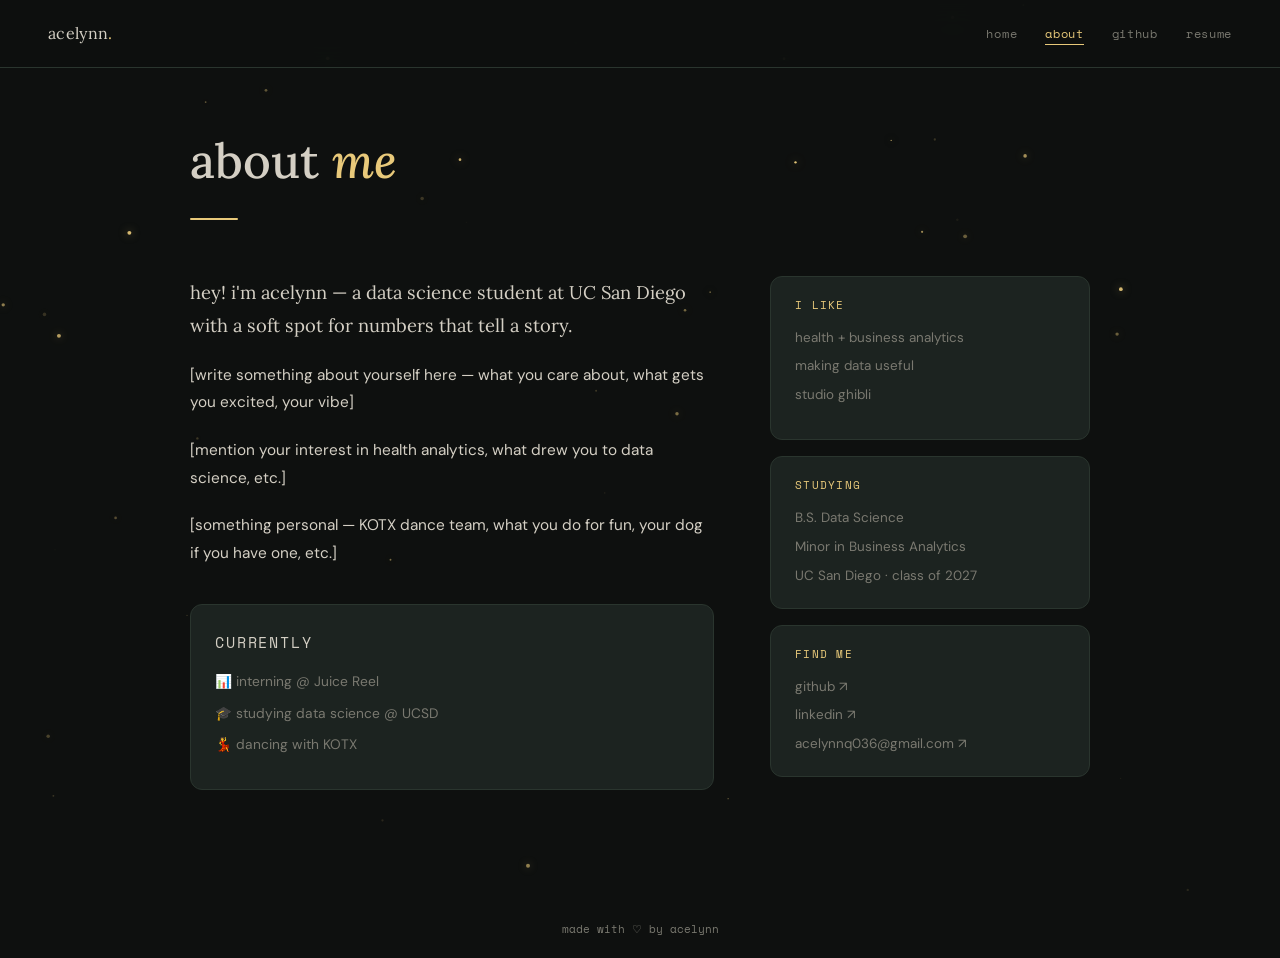
==== about.html @ a547c394 "initial site" ====
<!DOCTYPE html>
<html lang="en">
<head>
  <meta charset="UTF-8" />
  <meta name="viewport" content="width=device-width, initial-scale=1.0" />
  <title>about · acelynn</title>
  <link rel="preconnect" href="https://fonts.googleapis.com" />
  <link rel="preconnect" href="https://fonts.gstatic.com" crossorigin />
  <link href="https://fonts.googleapis.com/css2?family=Lora:ital,wght@0,400;0,500;1,400&family=DM+Sans:wght@300;400;500&family=Space+Mono:ital@0;1&display=swap" rel="stylesheet" />
  <link rel="stylesheet" href="style.css" />
</head>
<body>

  <canvas id="fireflies"></canvas>

  <nav>
    <span class="nav-name">acelynn<span class="dot">.</span></span>
    <ul class="nav-links">
      <li><a href="index.html">home</a></li>
      <li><a href="about.html" class="active">about</a></li>
      <li><a href="https://github.com/aceyq" target="_blank">github</a></li>
      <li><a href="Acelynn_Qiao_Resume.pdf" target="_blank">resume</a></li>
    </ul>
  </nav>

  <main class="about-main">
    <div class="about-inner">

      <div class="about-header">
        <h1>about <em>me</em></h1>
        <div class="about-line"></div>
      </div>

      <div class="about-grid">
        <div class="about-text">

          <!-- ✏️ WRITE YOUR OWN CONTENT IN THE <p> TAGS BELOW -->

          <p class="about-intro">
            hey! i'm acelynn — a data science student at UC San Diego with a soft spot for numbers that tell a story.
          </p>

          <p>
            <!-- Add your own words here. What drives you? What are you curious about? -->
            [write something about yourself here — what you care about, what gets you excited, your vibe]
          </p>

          <p>
            <!-- Health interest, business analytics, etc. -->
            [mention your interest in health analytics, what drew you to data science, etc.]
          </p>

          <p>
            <!-- Fun personal stuff -->
            [something personal — KOTX dance team, what you do for fun, your dog if you have one, etc.]
          </p>

          <div class="about-currently">
            <p class="currently-label">currently</p>
            <ul class="currently-list">
              <li>📊 interning @ Juice Reel</li>
              <li>🎓 studying data science @ UCSD</li>
              <li>💃 dancing with KOTX</li>
              <li><!-- add something fun --></li>
            </ul>
          </div>

        </div>

        <div class="about-sidebar">
          <div class="sidebar-card">
            <p class="card-label">i like</p>
            <ul class="likes-list">
              <li>health + business analytics</li>
              <li>making data useful</li>
              <li>studio ghibli</li>
              <li><!-- add more --></li>
              <li><!-- add more --></li>
            </ul>
          </div>

          <div class="sidebar-card">
            <p class="card-label">studying</p>
            <ul class="likes-list">
              <li>B.S. Data Science</li>
              <li>Minor in Business Analytics</li>
              <li>UC San Diego · class of 2027</li>
            </ul>
          </div>

          <div class="sidebar-card">
            <p class="card-label">find me</p>
            <ul class="likes-list">
              <li><a href="https://github.com/aceyq" target="_blank">github ↗</a></li>
              <li><a href="https://www.linkedin.com/in/acelynn-qiao" target="_blank">linkedin ↗</a></li>
              <li><a href="mailto:acelynnq036@gmail.com">acelynnq036@gmail.com ↗</a></li>
            </ul>
          </div>
        </div>
      </div>

    </div>
  </main>

  <div class="dog-track">
    <div class="dog-wrap" id="dogWrap">
      <canvas id="dogCanvas" width="48" height="32"></canvas>
    </div>
  </div>

  <footer>
    <span>made with ♡ by acelynn</span>
  </footer>

  <script src="script.js"></script>
</body>
</html>
---- style.css ----
/* =============================================
   ACELYNN QIAO · COZY DARK PORTFOLIO
   Palette inspired by Ghibli night scenes:
   deep forest ink, firefly gold, moss glow,
   soft sakura blush
============================================= */

:root {
  --bg:         #0e100f;   /* deep forest ink */
  --bg2:        #151a16;   /* slightly lifted surface */
  --bg3:        #1c2320;   /* card surface */
  --border:     #2a352e;   /* subtle border */
  --text:       #d4cfc4;   /* warm parchment */
  --text-dim:   #7a7970;   /* muted */
  --gold:       #e8c97a;   /* firefly gold — main accent */
  --gold-dim:   #a8894a;   /* dimmer gold */
  --moss:       #6b9e78;   /* soft moss green */
  --blush:      #c9897a;   /* sakura blush */
  --glow:       rgba(232, 201, 122, 0.12);

  --font-display: 'Lora', Georgia, serif;
  --font-body:    'DM Sans', system-ui, sans-serif;
  --font-mono:    'Space Mono', monospace;
}

*, *::before, *::after { box-sizing: border-box; margin: 0; padding: 0; }

html { scroll-behavior: smooth; }

body {
  background: var(--bg);
  color: var(--text);
  font-family: var(--font-body);
  font-size: 15px;
  line-height: 1.7;
  min-height: 100vh;
  overflow-x: hidden;
}

/* Firefly canvas sits behind everything */
#fireflies {
  position: fixed;
  inset: 0;
  pointer-events: none;
  z-index: 0;
}

/* ---- NAV ---- */
nav {
  position: fixed;
  top: 0; left: 0; right: 0;
  z-index: 100;
  display: flex;
  align-items: center;
  justify-content: space-between;
  padding: 20px 48px;
  background: rgba(14,16,15,0.82);
  backdrop-filter: blur(14px);
  border-bottom: 1px solid var(--border);
}

.nav-name {
  font-family: var(--font-display);
  font-size: 1rem;
  color: var(--text);
  letter-spacing: 0.02em;
}
.nav-name .dot { color: var(--gold); }

.nav-links {
  display: flex;
  gap: 28px;
  list-style: none;
}
.nav-links a {
  font-family: var(--font-mono);
  font-size: 0.72rem;
  letter-spacing: 0.06em;
  color: var(--text-dim);
  text-decoration: none;
  transition: color 0.2s;
  position: relative;
}
.nav-links a::after {
  content: '';
  position: absolute;
  bottom: -3px; left: 0; right: 0;
  height: 1px;
  background: var(--gold);
  transform: scaleX(0);
  transform-origin: left;
  transition: transform 0.25s ease;
}
.nav-links a:hover,
.nav-links a.active {
  color: var(--gold);
}
.nav-links a:hover::after,
.nav-links a.active::after {
  transform: scaleX(1);
}

/* ---- HERO ---- */
.hero {
  min-height: 100vh;
  display: flex;
  align-items: center;
  justify-content: center;
  padding: 100px 48px 80px;
  position: relative;
  z-index: 1;
}

.hero-inner {
  max-width: 640px;
  text-align: center;
}

.greeting {
  font-family: var(--font-mono);
  font-size: 0.8rem;
  color: var(--moss);
  letter-spacing: 0.12em;
  text-transform: lowercase;
  margin-bottom: 12px;
}

h1.name {
  font-family: var(--font-display);
  font-size: clamp(2.8rem, 6vw, 4.2rem);
  color: var(--text);
  line-height: 1.08;
  margin-bottom: 20px;
  font-weight: 500;
}

.rotating-wrap {
  font-family: var(--font-mono);
  font-size: 0.88rem;
  color: var(--text-dim);
  margin-bottom: 24px;
  height: 24px;
  display: flex;
  align-items: center;
  justify-content: center;
  gap: 4px;
}
.rotating-text {
  color: var(--gold);
  min-width: 180px;
  text-align: left;
}
.cursor {
  color: var(--gold);
  animation: blink 1s step-end infinite;
}
@keyframes blink {
  0%, 100% { opacity: 1; }
  50% { opacity: 0; }
}

.tagline {
  font-size: 0.88rem;
  color: var(--text-dim);
  margin-bottom: 40px;
  font-style: italic;
  font-family: var(--font-display);
}

/* ---- PILLS / LINKS ---- */
.hero-links {
  display: flex;
  flex-wrap: wrap;
  gap: 10px;
  justify-content: center;
}

.pill {
  display: inline-flex;
  align-items: center;
  gap: 7px;
  padding: 9px 18px;
  border: 1px solid var(--border);
  border-radius: 999px;
  font-family: var(--font-mono);
  font-size: 0.72rem;
  letter-spacing: 0.05em;
  color: var(--text-dim);
  text-decoration: none;
  background: var(--bg2);
  transition: border-color 0.2s, color 0.2s, background 0.2s, box-shadow 0.2s;
}
.pill svg { flex-shrink: 0; }
.pill:hover {
  border-color: var(--gold);
  color: var(--gold);
  background: var(--glow);
  box-shadow: 0 0 16px rgba(232,201,122,0.08);
}

/* ---- DOG TRACK ---- */
.dog-track {
  position: fixed;
  bottom: 36px;
  left: 0; right: 0;
  height: 40px;
  pointer-events: none;
  z-index: 10;
  overflow: hidden;
}
.dog-wrap {
  position: absolute;
  bottom: 0;
  left: -60px;
}
#dogCanvas {
  image-rendering: pixelated;
  width: 64px;
  height: 42px;
}

/* ---- FOOTER ---- */
footer {
  text-align: center;
  padding: 20px;
  font-family: var(--font-mono);
  font-size: 0.68rem;
  color: var(--text-dim);
  position: relative;
  z-index: 1;
}

/* ---- ABOUT PAGE ---- */
.about-main {
  min-height: 100vh;
  padding: 120px 48px 80px;
  position: relative;
  z-index: 1;
}

.about-inner {
  max-width: 900px;
  margin: 0 auto;
}

.about-header {
  margin-bottom: 56px;
}
.about-header h1 {
  font-family: var(--font-display);
  font-size: clamp(2rem, 4vw, 3rem);
  font-weight: 500;
  color: var(--text);
  margin-bottom: 16px;
}
.about-header h1 em {
  font-style: italic;
  color: var(--gold);
}
.about-line {
  width: 48px;
  height: 2px;
  background: var(--gold);
  border-radius: 2px;
}

.about-grid {
  display: grid;
  grid-template-columns: 1fr 320px;
  gap: 56px;
  align-items: start;
}

.about-text p {
  color: var(--text);
  margin-bottom: 20px;
  font-size: 0.96rem;
  line-height: 1.8;
}
.about-intro {
  font-family: var(--font-display);
  font-size: 1.15rem !important;
  color: var(--text) !important;
}

.about-currently {
  margin-top: 36px;
  padding: 24px;
  background: var(--bg3);
  border: 1px solid var(--border);
  border-radius: 12px;
}
.currently-label {
  font-family: var(--font-mono);
  font-size: 0.68rem;
  letter-spacing: 0.12em;
  text-transform: uppercase;
  color: var(--gold);
  margin-bottom: 14px !important;
}
.currently-list {
  list-style: none;
  display: flex;
  flex-direction: column;
  gap: 8px;
}
.currently-list li {
  font-size: 0.86rem;
  color: var(--text-dim);
}

/* Sidebar */
.about-sidebar {
  display: flex;
  flex-direction: column;
  gap: 16px;
}
.sidebar-card {
  background: var(--bg3);
  border: 1px solid var(--border);
  border-radius: 12px;
  padding: 20px 24px;
  transition: border-color 0.2s;
}
.sidebar-card:hover { border-color: var(--gold-dim); }

.card-label {
  font-family: var(--font-mono);
  font-size: 0.66rem;
  letter-spacing: 0.12em;
  text-transform: uppercase;
  color: var(--gold);
  margin-bottom: 12px;
}
.likes-list {
  list-style: none;
  display: flex;
  flex-direction: column;
  gap: 6px;
}
.likes-list li {
  font-size: 0.84rem;
  color: var(--text-dim);
}
.likes-list a {
  color: var(--text-dim);
  text-decoration: none;
  transition: color 0.2s;
}
.likes-list a:hover { color: var(--gold); }

/* ---- RESPONSIVE ---- */
@media (max-width: 700px) {
  nav { padding: 16px 24px; }
  .nav-links { gap: 18px; }
  .hero { padding: 90px 24px 60px; }
  .about-main { padding: 100px 24px 60px; }
  .about-grid { grid-template-columns: 1fr; gap: 36px; }
}
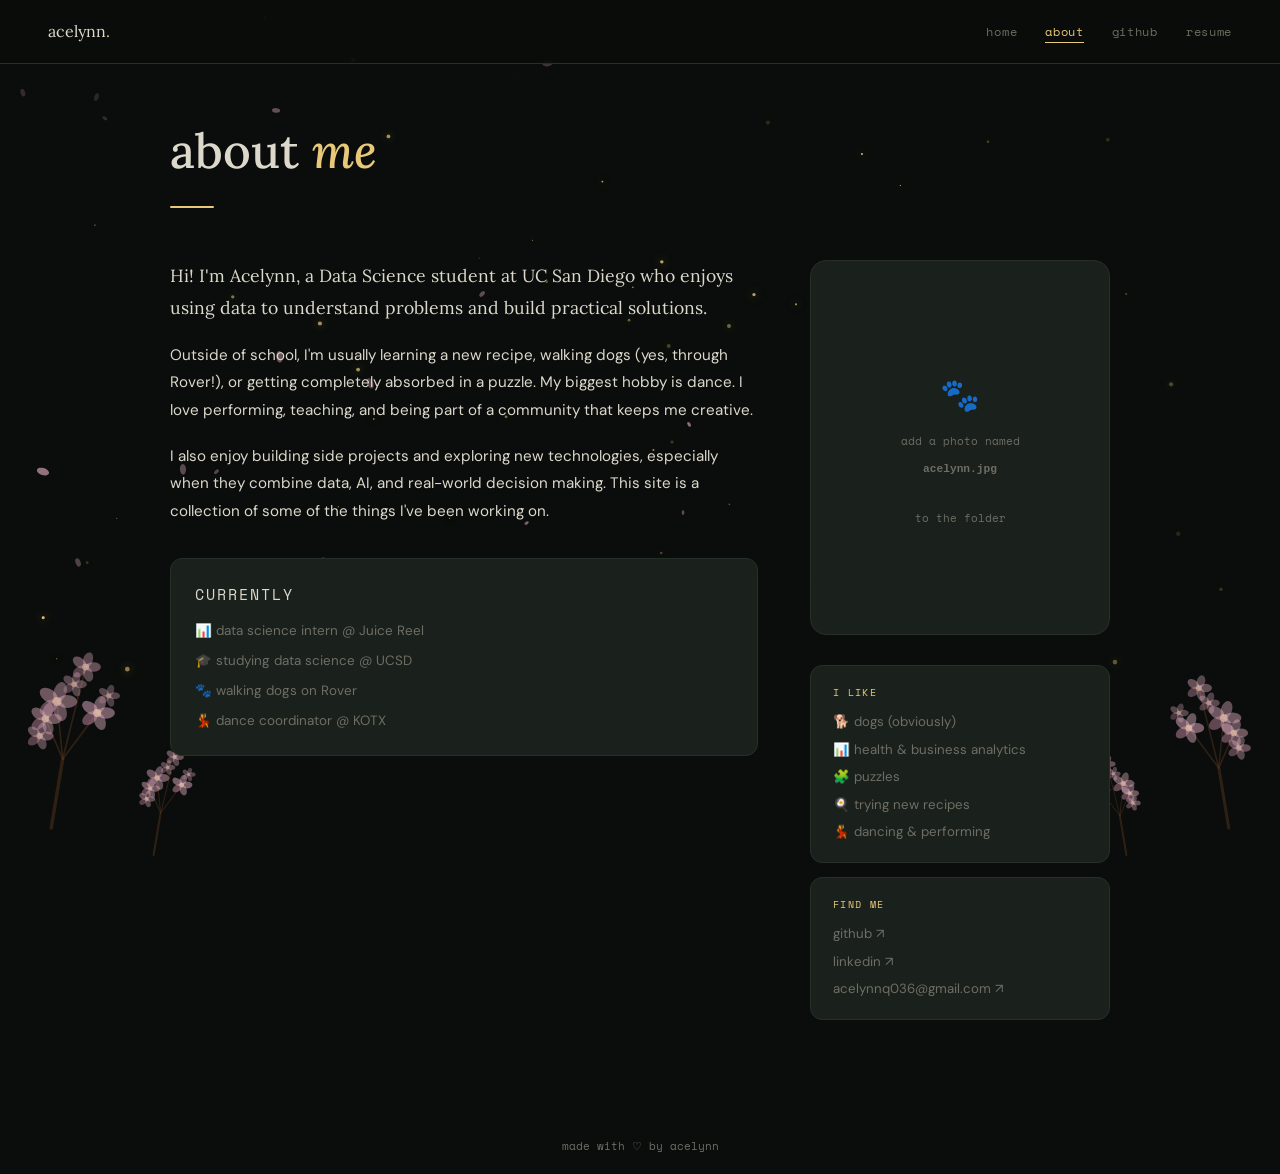
==== commit ff525429: "blossom trees, better dog, about page" ====
--- a/about.html
+++ b/about.html
@@ -32,59 +32,51 @@
       </div>
 
       <div class="about-grid">
+
+        <!-- LEFT: text -->
         <div class="about-text">
-
-          <!-- ✏️ WRITE YOUR OWN CONTENT IN THE <p> TAGS BELOW -->
-
           <p class="about-intro">
-            hey! i'm acelynn — a data science student at UC San Diego with a soft spot for numbers that tell a story.
+            Hi! I'm Acelynn, a Data Science student at UC San Diego who enjoys using data to understand problems and build practical solutions.
           </p>
-
           <p>
-            <!-- Add your own words here. What drives you? What are you curious about? -->
-            [write something about yourself here — what you care about, what gets you excited, your vibe]
+            Outside of school, I'm usually learning a new recipe, walking dogs (yes, through Rover!), or getting completely absorbed in a puzzle. My biggest hobby is dance. I love performing, teaching, and being part of a community that keeps me creative.
           </p>
-
           <p>
-            <!-- Health interest, business analytics, etc. -->
-            [mention your interest in health analytics, what drew you to data science, etc.]
-          </p>
-
-          <p>
-            <!-- Fun personal stuff -->
-            [something personal — KOTX dance team, what you do for fun, your dog if you have one, etc.]
+            I also enjoy building side projects and exploring new technologies, especially when they combine data, AI, and real-world decision making. This site is a collection of some of the things I've been working on.
           </p>
 
           <div class="about-currently">
             <p class="currently-label">currently</p>
             <ul class="currently-list">
-              <li>📊 interning @ Juice Reel</li>
+              <li>📊 data science intern @ Juice Reel</li>
               <li>🎓 studying data science @ UCSD</li>
-              <li>💃 dancing with KOTX</li>
-              <li><!-- add something fun --></li>
+              <li>🐾 walking dogs on Rover</li>
+              <li>💃 dance coordinator @ KOTX</li>
             </ul>
           </div>
-
         </div>
 
+        <!-- RIGHT: photo + cards -->
         <div class="about-sidebar">
+
+          <!-- Photo — name your file acelynn.jpg and drop it in the folder -->
+          <div class="about-photo-wrap">
+            <img src="acelynn.jpg" alt="Acelynn Qiao"
+                 onerror="this.style.display='none'; this.nextElementSibling.style.display='flex';" />
+            <div class="photo-placeholder" style="display:none;">
+              <span>🐾</span>
+              add a photo named<br><strong>acelynn.jpg</strong><br>to the folder
+            </div>
+          </div>
+
           <div class="sidebar-card">
             <p class="card-label">i like</p>
             <ul class="likes-list">
-              <li>health + business analytics</li>
-              <li>making data useful</li>
-              <li>studio ghibli</li>
-              <li><!-- add more --></li>
-              <li><!-- add more --></li>
-            </ul>
-          </div>
-
-          <div class="sidebar-card">
-            <p class="card-label">studying</p>
-            <ul class="likes-list">
-              <li>B.S. Data Science</li>
-              <li>Minor in Business Analytics</li>
-              <li>UC San Diego · class of 2027</li>
+              <li>🐕 dogs (obviously)</li>
+              <li>📊 health & business analytics</li>
+              <li>🧩 puzzles</li>
+              <li>🍳 trying new recipes</li>
+              <li>💃 dancing & performing</li>
             </ul>
           </div>
 
@@ -96,6 +88,7 @@
               <li><a href="mailto:acelynnq036@gmail.com">acelynnq036@gmail.com ↗</a></li>
             </ul>
           </div>
+
         </div>
       </div>
 
@@ -104,7 +97,7 @@
 
   <div class="dog-track">
     <div class="dog-wrap" id="dogWrap">
-      <canvas id="dogCanvas" width="48" height="32"></canvas>
+      <canvas id="dogCanvas"></canvas>
     </div>
   </div>
 
--- a/style.css
+++ b/style.css
@@ -1,22 +1,19 @@
 /* =============================================
-   ACELYNN QIAO · COZY DARK PORTFOLIO
-   Palette inspired by Ghibli night scenes:
-   deep forest ink, firefly gold, moss glow,
-   soft sakura blush
+   ACELYNN QIAO · style.css
 ============================================= */
 
 :root {
-  --bg:         #0e100f;   /* deep forest ink */
-  --bg2:        #151a16;   /* slightly lifted surface */
-  --bg3:        #1c2320;   /* card surface */
-  --border:     #2a352e;   /* subtle border */
-  --text:       #d4cfc4;   /* warm parchment */
-  --text-dim:   #7a7970;   /* muted */
-  --gold:       #e8c97a;   /* firefly gold — main accent */
-  --gold-dim:   #a8894a;   /* dimmer gold */
-  --moss:       #6b9e78;   /* soft moss green */
-  --blush:      #c9897a;   /* sakura blush */
-  --glow:       rgba(232, 201, 122, 0.12);
+  --bg:       #0a0d0b;
+  --bg2:      #131814;
+  --bg3:      #1a201b;
+  --border:   #263029;
+  --text:     #ddd8cc;
+  --text-dim: #6e6e64;
+  --gold:     #e8c97a;
+  --gold-dim: #a8894a;
+  --moss:     #6b9e78;
+  --blush:    #c9897a;
+  --glow:     rgba(232,201,122,0.10);
 
   --font-display: 'Lora', Georgia, serif;
   --font-body:    'DM Sans', system-ui, sans-serif;
@@ -24,7 +21,6 @@
 }
 
 *, *::before, *::after { box-sizing: border-box; margin: 0; padding: 0; }
-
 html { scroll-behavior: smooth; }
 
 body {
@@ -37,7 +33,6 @@
   overflow-x: hidden;
 }
 
-/* Firefly canvas sits behind everything */
 #fireflies {
   position: fixed;
   inset: 0;
@@ -53,25 +48,18 @@
   display: flex;
   align-items: center;
   justify-content: space-between;
-  padding: 20px 48px;
-  background: rgba(14,16,15,0.82);
-  backdrop-filter: blur(14px);
+  padding: 18px 48px;
+  background: rgba(10,13,11,0.80);
+  backdrop-filter: blur(16px);
   border-bottom: 1px solid var(--border);
 }
-
 .nav-name {
   font-family: var(--font-display);
   font-size: 1rem;
   color: var(--text);
-  letter-spacing: 0.02em;
 }
 .nav-name .dot { color: var(--gold); }
-
-.nav-links {
-  display: flex;
-  gap: 28px;
-  list-style: none;
-}
+.nav-links { display: flex; gap: 28px; list-style: none; }
 .nav-links a {
   font-family: var(--font-mono);
   font-size: 0.72rem;
@@ -91,14 +79,8 @@
   transform-origin: left;
   transition: transform 0.25s ease;
 }
-.nav-links a:hover,
-.nav-links a.active {
-  color: var(--gold);
-}
-.nav-links a:hover::after,
-.nav-links a.active::after {
-  transform: scaleX(1);
-}
+.nav-links a:hover, .nav-links a.active { color: var(--gold); }
+.nav-links a:hover::after, .nav-links a.active::after { transform: scaleX(1); }
 
 /* ---- HERO ---- */
 .hero {
@@ -106,125 +88,102 @@
   display: flex;
   align-items: center;
   justify-content: center;
-  padding: 100px 48px 80px;
+  padding: 80px 48px 120px;
   position: relative;
   z-index: 1;
 }
-
 .hero-inner {
   max-width: 640px;
   text-align: center;
 }
-
 .greeting {
   font-family: var(--font-mono);
-  font-size: 0.8rem;
+  font-size: 0.78rem;
   color: var(--moss);
-  letter-spacing: 0.12em;
-  text-transform: lowercase;
-  margin-bottom: 12px;
-}
-
+  letter-spacing: 0.14em;
+  margin-bottom: 14px;
+}
 h1.name {
   font-family: var(--font-display);
-  font-size: clamp(2.8rem, 6vw, 4.2rem);
-  color: var(--text);
-  line-height: 1.08;
+  font-size: clamp(2.8rem, 6vw, 4.4rem);
+  color: var(--text);
+  line-height: 1.06;
+  margin-bottom: 28px;
+  font-weight: 500;
+}
+
+/* rotating row — fixed height so nothing jumps */
+.rotating-wrap {
+  font-family: var(--font-mono);
+  font-size: 0.86rem;
+  color: var(--text-dim);
   margin-bottom: 20px;
-  font-weight: 500;
-}
-
-.rotating-wrap {
-  font-family: var(--font-mono);
-  font-size: 0.88rem;
-  color: var(--text-dim);
-  margin-bottom: 24px;
-  height: 24px;
+  height: 28px;
   display: flex;
   align-items: center;
   justify-content: center;
-  gap: 4px;
-}
-.rotating-text {
-  color: var(--gold);
-  min-width: 180px;
-  text-align: left;
-}
-.cursor {
-  color: var(--gold);
-  animation: blink 1s step-end infinite;
-}
-@keyframes blink {
-  0%, 100% { opacity: 1; }
-  50% { opacity: 0; }
-}
+  gap: 5px;
+}
+.rotating-text { color: var(--gold); min-width: 220px; text-align: left; }
+.cursor { color: var(--gold); animation: blink 1s step-end infinite; }
+@keyframes blink { 0%,100%{opacity:1} 50%{opacity:0} }
 
 .tagline {
-  font-size: 0.88rem;
-  color: var(--text-dim);
-  margin-bottom: 40px;
+  font-size: 0.86rem;
+  color: var(--text-dim);
+  margin-bottom: 44px;
   font-style: italic;
   font-family: var(--font-display);
 }
 
-/* ---- PILLS / LINKS ---- */
+/* ---- PILLS ---- */
 .hero-links {
   display: flex;
   flex-wrap: wrap;
   gap: 10px;
   justify-content: center;
 }
-
 .pill {
   display: inline-flex;
   align-items: center;
   gap: 7px;
-  padding: 9px 18px;
+  padding: 9px 20px;
   border: 1px solid var(--border);
   border-radius: 999px;
   font-family: var(--font-mono);
   font-size: 0.72rem;
-  letter-spacing: 0.05em;
+  letter-spacing: 0.04em;
   color: var(--text-dim);
   text-decoration: none;
   background: var(--bg2);
   transition: border-color 0.2s, color 0.2s, background 0.2s, box-shadow 0.2s;
 }
-.pill svg { flex-shrink: 0; }
 .pill:hover {
   border-color: var(--gold);
   color: var(--gold);
   background: var(--glow);
-  box-shadow: 0 0 16px rgba(232,201,122,0.08);
-}
-
-/* ---- DOG TRACK ---- */
+  box-shadow: 0 0 18px rgba(232,201,122,0.09);
+}
+
+/* ---- DOG ---- */
 .dog-track {
   position: fixed;
-  bottom: 36px;
+  bottom: 30px;
   left: 0; right: 0;
-  height: 40px;
+  height: 64px;
   pointer-events: none;
   z-index: 10;
   overflow: hidden;
 }
-.dog-wrap {
-  position: absolute;
-  bottom: 0;
-  left: -60px;
-}
-#dogCanvas {
-  image-rendering: pixelated;
-  width: 64px;
-  height: 42px;
-}
+.dog-wrap { position: absolute; bottom: 0; left: -120px; }
+#dogCanvas { image-rendering: pixelated; width: 100px; height: 60px; }
 
 /* ---- FOOTER ---- */
 footer {
   text-align: center;
-  padding: 20px;
-  font-family: var(--font-mono);
-  font-size: 0.68rem;
+  padding: 18px;
+  font-family: var(--font-mono);
+  font-size: 0.66rem;
   color: var(--text-dim);
   position: relative;
   z-index: 1;
@@ -233,127 +192,124 @@
 /* ---- ABOUT PAGE ---- */
 .about-main {
   min-height: 100vh;
-  padding: 120px 48px 80px;
+  padding: 110px 48px 100px;
   position: relative;
   z-index: 1;
 }
-
-.about-inner {
-  max-width: 900px;
-  margin: 0 auto;
-}
-
-.about-header {
-  margin-bottom: 56px;
-}
+.about-inner { max-width: 940px; margin: 0 auto; }
+
+.about-header { margin-bottom: 52px; }
 .about-header h1 {
   font-family: var(--font-display);
   font-size: clamp(2rem, 4vw, 3rem);
   font-weight: 500;
   color: var(--text);
-  margin-bottom: 16px;
-}
-.about-header h1 em {
-  font-style: italic;
-  color: var(--gold);
-}
-.about-line {
-  width: 48px;
-  height: 2px;
-  background: var(--gold);
-  border-radius: 2px;
-}
+  margin-bottom: 14px;
+}
+.about-header h1 em { font-style: italic; color: var(--gold); }
+.about-line { width: 44px; height: 2px; background: var(--gold); border-radius: 2px; }
 
 .about-grid {
   display: grid;
-  grid-template-columns: 1fr 320px;
-  gap: 56px;
+  grid-template-columns: 1fr 300px;
+  gap: 52px;
   align-items: start;
 }
 
+/* Photo */
+.about-photo-wrap {
+  width: 100%;
+  aspect-ratio: 4/5;
+  border-radius: 16px;
+  overflow: hidden;
+  border: 1px solid var(--border);
+  background: var(--bg3);
+  margin-bottom: 16px;
+  position: relative;
+}
+.about-photo-wrap img {
+  width: 100%;
+  height: 100%;
+  object-fit: cover;
+  display: block;
+}
+.photo-placeholder {
+  width: 100%;
+  height: 100%;
+  display: flex;
+  flex-direction: column;
+  align-items: center;
+  justify-content: center;
+  gap: 10px;
+  color: var(--text-dim);
+  font-family: var(--font-mono);
+  font-size: 0.7rem;
+  text-align: center;
+  padding: 20px;
+}
+.photo-placeholder span { font-size: 2rem; }
+
+/* Text */
 .about-text p {
   color: var(--text);
-  margin-bottom: 20px;
-  font-size: 0.96rem;
-  line-height: 1.8;
+  margin-bottom: 18px;
+  font-size: 0.95rem;
+  line-height: 1.82;
 }
 .about-intro {
   font-family: var(--font-display);
-  font-size: 1.15rem !important;
-  color: var(--text) !important;
+  font-size: 1.1rem !important;
 }
 
 .about-currently {
-  margin-top: 36px;
-  padding: 24px;
+  margin-top: 32px;
+  padding: 22px 24px;
   background: var(--bg3);
   border: 1px solid var(--border);
   border-radius: 12px;
 }
 .currently-label {
   font-family: var(--font-mono);
-  font-size: 0.68rem;
-  letter-spacing: 0.12em;
+  font-size: 0.66rem;
+  letter-spacing: 0.13em;
   text-transform: uppercase;
   color: var(--gold);
-  margin-bottom: 14px !important;
-}
-.currently-list {
-  list-style: none;
-  display: flex;
-  flex-direction: column;
-  gap: 8px;
-}
-.currently-list li {
-  font-size: 0.86rem;
-  color: var(--text-dim);
-}
+  margin-bottom: 12px !important;
+}
+.currently-list { list-style: none; display: flex; flex-direction: column; gap: 7px; }
+.currently-list li { font-size: 0.84rem; color: var(--text-dim); }
 
 /* Sidebar */
-.about-sidebar {
-  display: flex;
-  flex-direction: column;
-  gap: 16px;
-}
+.about-sidebar { display: flex; flex-direction: column; gap: 14px; }
+
 .sidebar-card {
   background: var(--bg3);
   border: 1px solid var(--border);
   border-radius: 12px;
-  padding: 20px 24px;
+  padding: 18px 22px;
   transition: border-color 0.2s;
 }
 .sidebar-card:hover { border-color: var(--gold-dim); }
 
 .card-label {
   font-family: var(--font-mono);
-  font-size: 0.66rem;
-  letter-spacing: 0.12em;
+  font-size: 0.64rem;
+  letter-spacing: 0.13em;
   text-transform: uppercase;
   color: var(--gold);
-  margin-bottom: 12px;
-}
-.likes-list {
-  list-style: none;
-  display: flex;
-  flex-direction: column;
-  gap: 6px;
-}
-.likes-list li {
-  font-size: 0.84rem;
-  color: var(--text-dim);
-}
-.likes-list a {
-  color: var(--text-dim);
-  text-decoration: none;
-  transition: color 0.2s;
-}
+  margin-bottom: 10px;
+}
+.likes-list { list-style: none; display: flex; flex-direction: column; gap: 5px; }
+.likes-list li { font-size: 0.83rem; color: var(--text-dim); }
+.likes-list a { color: var(--text-dim); text-decoration: none; transition: color 0.2s; }
 .likes-list a:hover { color: var(--gold); }
 
 /* ---- RESPONSIVE ---- */
 @media (max-width: 700px) {
-  nav { padding: 16px 24px; }
-  .nav-links { gap: 18px; }
-  .hero { padding: 90px 24px 60px; }
-  .about-main { padding: 100px 24px 60px; }
-  .about-grid { grid-template-columns: 1fr; gap: 36px; }
-}
+  nav { padding: 14px 20px; }
+  .nav-links { gap: 16px; }
+  .hero { padding: 80px 20px 100px; }
+  .about-main { padding: 90px 20px 80px; }
+  .about-grid { grid-template-columns: 1fr; }
+  .about-photo-wrap { aspect-ratio: 1/1; max-width: 260px; margin: 0 auto 16px; }
+}
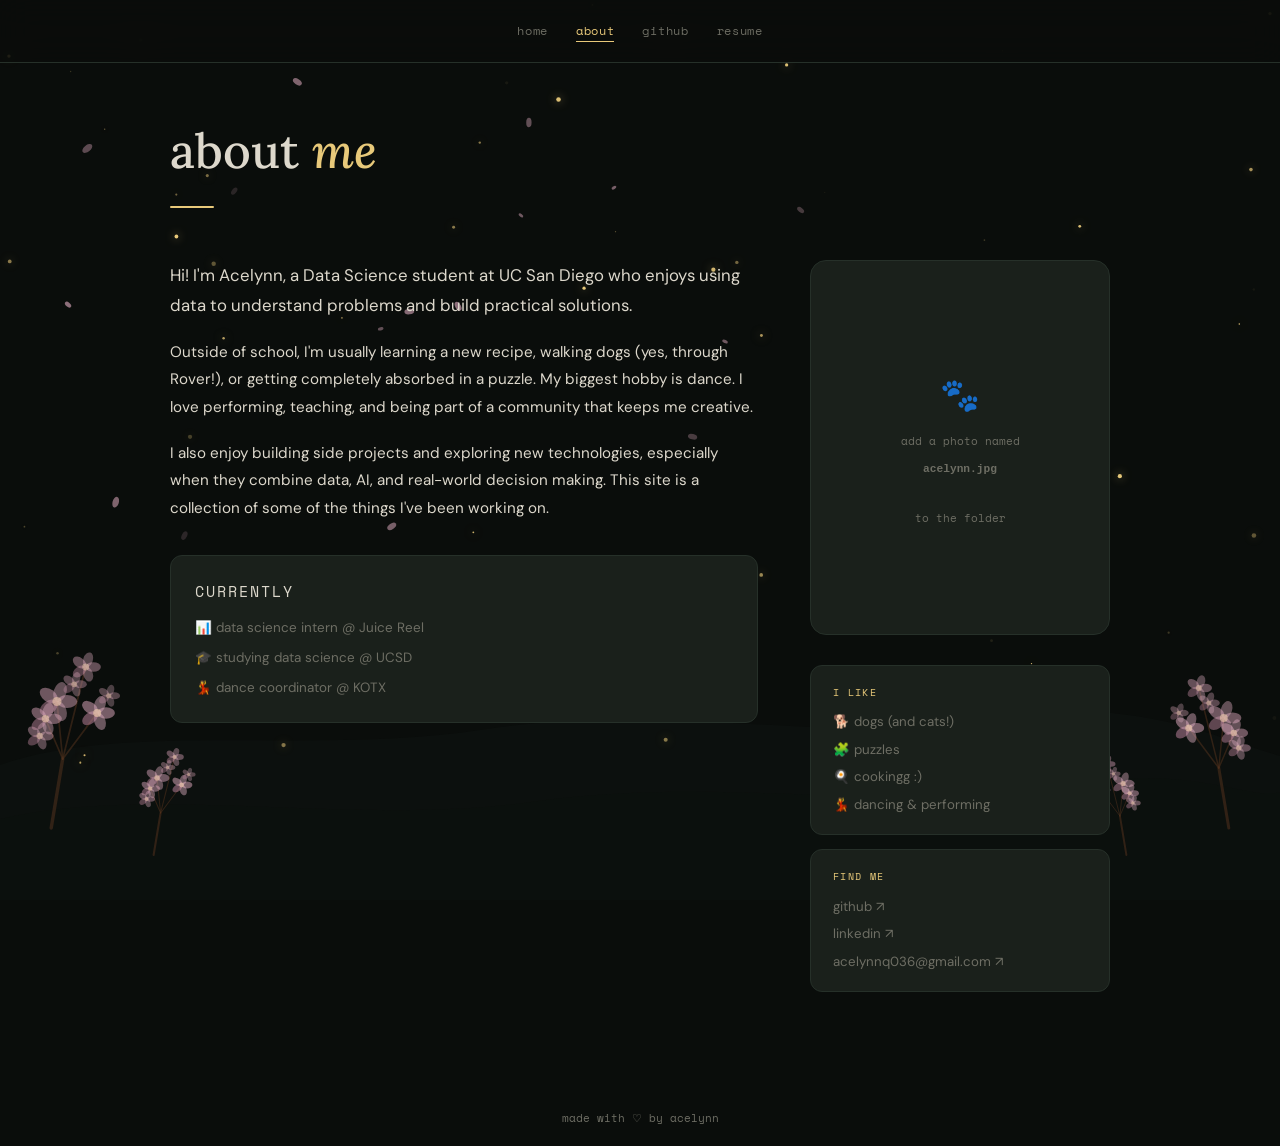
==== commit 5aa1424c: "background + about me page fixed" ====
--- a/about.html
+++ b/about.html
@@ -14,7 +14,6 @@
   <canvas id="fireflies"></canvas>
 
   <nav>
-    <span class="nav-name">acelynn<span class="dot">.</span></span>
     <ul class="nav-links">
       <li><a href="index.html">home</a></li>
       <li><a href="about.html" class="active">about</a></li>
@@ -50,7 +49,6 @@
             <ul class="currently-list">
               <li>📊 data science intern @ Juice Reel</li>
               <li>🎓 studying data science @ UCSD</li>
-              <li>🐾 walking dogs on Rover</li>
               <li>💃 dance coordinator @ KOTX</li>
             </ul>
           </div>
@@ -72,10 +70,9 @@
           <div class="sidebar-card">
             <p class="card-label">i like</p>
             <ul class="likes-list">
-              <li>🐕 dogs (obviously)</li>
-              <li>📊 health & business analytics</li>
+              <li>🐕 dogs (and cats!)</li>
               <li>🧩 puzzles</li>
-              <li>🍳 trying new recipes</li>
+              <li>🍳 cookingg :)</li>
               <li>💃 dancing & performing</li>
             </ul>
           </div>
@@ -95,12 +92,6 @@
     </div>
   </main>
 
-  <div class="dog-track">
-    <div class="dog-wrap" id="dogWrap">
-      <canvas id="dogCanvas"></canvas>
-    </div>
-  </div>
-
   <footer>
     <span>made with ♡ by acelynn</span>
   </footer>
--- a/style.css
+++ b/style.css
@@ -47,18 +47,12 @@
   z-index: 100;
   display: flex;
   align-items: center;
-  justify-content: space-between;
+  justify-content: center;
   padding: 18px 48px;
   background: rgba(10,13,11,0.80);
   backdrop-filter: blur(16px);
   border-bottom: 1px solid var(--border);
 }
-.nav-name {
-  font-family: var(--font-display);
-  font-size: 1rem;
-  color: var(--text);
-}
-.nav-name .dot { color: var(--gold); }
 .nav-links { display: flex; gap: 28px; list-style: none; }
 .nav-links a {
   font-family: var(--font-mono);
@@ -165,19 +159,6 @@
   box-shadow: 0 0 18px rgba(232,201,122,0.09);
 }
 
-/* ---- DOG ---- */
-.dog-track {
-  position: fixed;
-  bottom: 30px;
-  left: 0; right: 0;
-  height: 64px;
-  pointer-events: none;
-  z-index: 10;
-  overflow: hidden;
-}
-.dog-wrap { position: absolute; bottom: 0; left: -120px; }
-#dogCanvas { image-rendering: pixelated; width: 100px; height: 60px; }
-
 /* ---- FOOTER ---- */
 footer {
   text-align: center;
@@ -257,8 +238,7 @@
   line-height: 1.82;
 }
 .about-intro {
-  font-family: var(--font-display);
-  font-size: 1.1rem !important;
+  font-size: 1.05rem !important;
 }
 
 .about-currently {
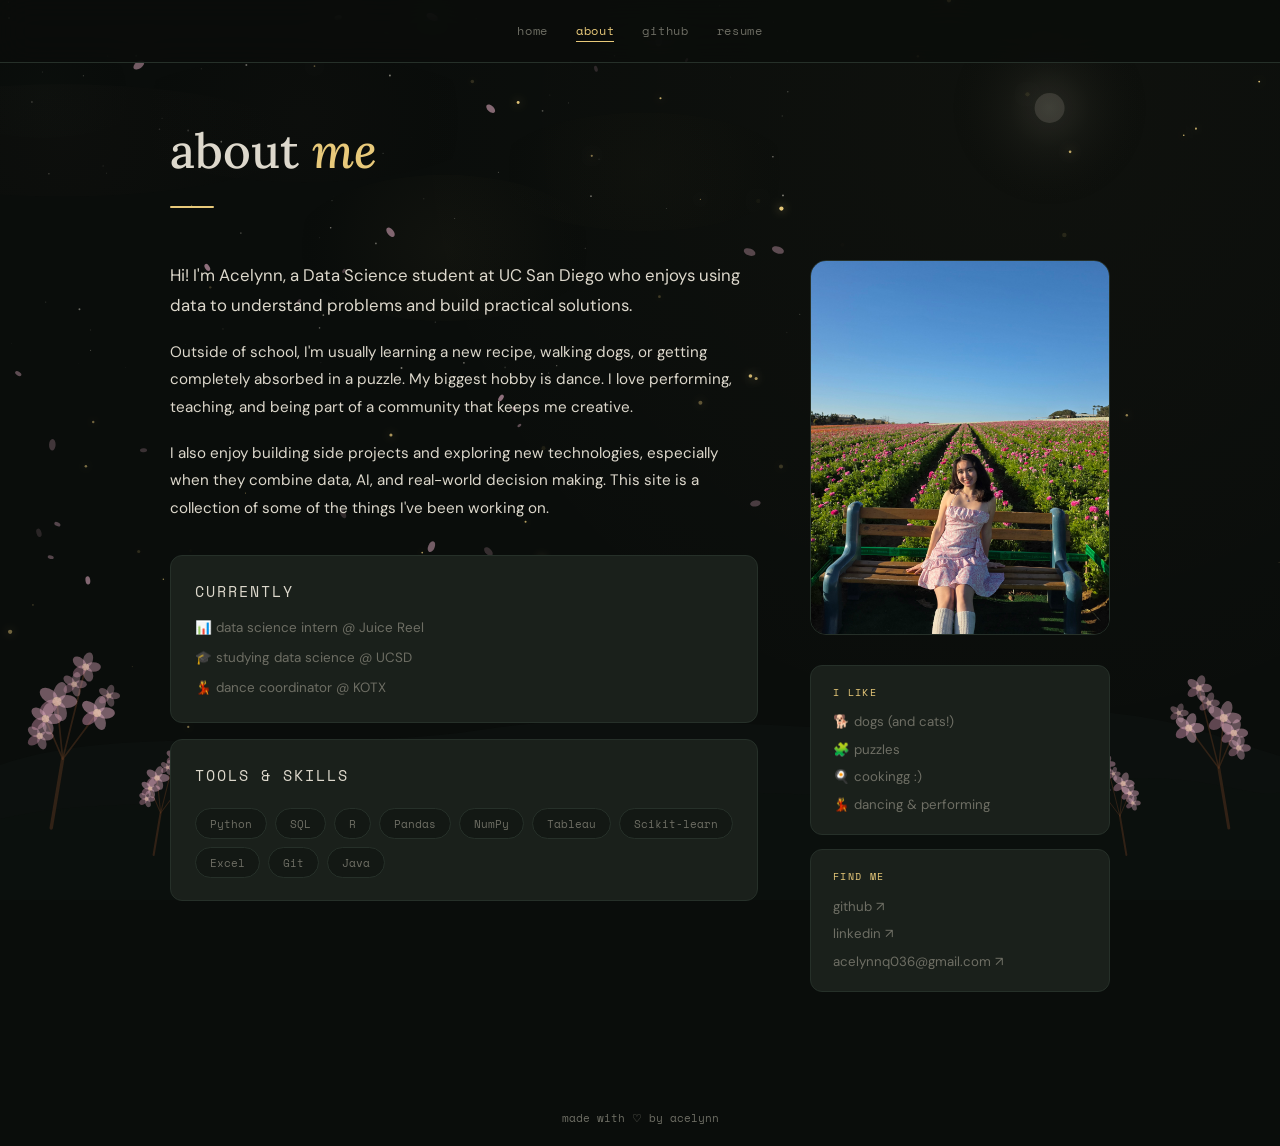
==== commit 72e45ba5: "testing" ====
--- a/about.html
+++ b/about.html
@@ -38,7 +38,7 @@
             Hi! I'm Acelynn, a Data Science student at UC San Diego who enjoys using data to understand problems and build practical solutions.
           </p>
           <p>
-            Outside of school, I'm usually learning a new recipe, walking dogs (yes, through Rover!), or getting completely absorbed in a puzzle. My biggest hobby is dance. I love performing, teaching, and being part of a community that keeps me creative.
+            Outside of school, I'm usually learning a new recipe, walking dogs, or getting completely absorbed in a puzzle. My biggest hobby is dance. I love performing, teaching, and being part of a community that keeps me creative.
           </p>
           <p>
             I also enjoy building side projects and exploring new technologies, especially when they combine data, AI, and real-world decision making. This site is a collection of some of the things I've been working on.
@@ -51,6 +51,22 @@
               <li>🎓 studying data science @ UCSD</li>
               <li>💃 dance coordinator @ KOTX</li>
             </ul>
+          </div>
+
+          <div class="about-skills">
+            <p class="skills-label">tools & skills</p>
+            <div class="skills-pills">
+              <span class="skill-pill">Python</span>
+              <span class="skill-pill">SQL</span>
+              <span class="skill-pill">R</span>
+              <span class="skill-pill">Pandas</span>
+              <span class="skill-pill">NumPy</span>
+              <span class="skill-pill">Tableau</span>
+              <span class="skill-pill">Scikit-learn</span>
+              <span class="skill-pill">Excel</span>
+              <span class="skill-pill">Git</span>
+              <span class="skill-pill">Java</span>
+            </div>
           </div>
         </div>
 
--- a/style.css
+++ b/style.css
@@ -25,6 +25,7 @@
 
 body {
   background: var(--bg);
+  background-image: radial-gradient(ellipse at 80% 10%, rgba(232,201,122,0.025) 0%, transparent 45%);
   color: var(--text);
   font-family: var(--font-body);
   font-size: 15px;
@@ -86,9 +87,21 @@
   position: relative;
   z-index: 1;
 }
+.hero::before {
+  content: '';
+  position: absolute;
+  top: 45%;
+  left: 50%;
+  transform: translate(-50%, -50%);
+  width: 700px;
+  height: 700px;
+  background: radial-gradient(circle, rgba(232,201,122,0.06) 0%, transparent 65%);
+  pointer-events: none;
+}
 .hero-inner {
   max-width: 640px;
   text-align: center;
+  position: relative;
 }
 .greeting {
   font-family: var(--font-mono);
@@ -104,6 +117,7 @@
   line-height: 1.06;
   margin-bottom: 28px;
   font-weight: 500;
+  text-shadow: 0 0 80px rgba(232,201,122,0.06);
 }
 
 /* rotating row — fixed height so nothing jumps */
@@ -112,22 +126,19 @@
   font-size: 0.86rem;
   color: var(--text-dim);
   margin-bottom: 20px;
-  height: 28px;
-  display: flex;
-  align-items: center;
-  justify-content: center;
-  gap: 5px;
-}
-.rotating-text { color: var(--gold); min-width: 220px; text-align: left; }
+  text-align: center;
+}
+.rotating-text { color: var(--gold); }
 .cursor { color: var(--gold); animation: blink 1s step-end infinite; }
 @keyframes blink { 0%,100%{opacity:1} 50%{opacity:0} }
 
 .tagline {
-  font-size: 0.86rem;
-  color: var(--text-dim);
+  font-size: 0.9rem;
+  color: var(--text);
   margin-bottom: 44px;
   font-style: italic;
   font-family: var(--font-display);
+  opacity: 0.8;
 }
 
 /* ---- PILLS ---- */
@@ -258,6 +269,42 @@
 }
 .currently-list { list-style: none; display: flex; flex-direction: column; gap: 7px; }
 .currently-list li { font-size: 0.84rem; color: var(--text-dim); }
+
+/* Skills */
+.about-skills {
+  margin-top: 16px;
+  padding: 22px 24px;
+  background: var(--bg3);
+  border: 1px solid var(--border);
+  border-radius: 12px;
+}
+.skills-label {
+  font-family: var(--font-mono);
+  font-size: 0.66rem;
+  letter-spacing: 0.13em;
+  text-transform: uppercase;
+  color: var(--gold);
+  margin-bottom: 14px;
+}
+.skills-pills {
+  display: flex;
+  flex-wrap: wrap;
+  gap: 8px;
+}
+.skill-pill {
+  padding: 5px 14px;
+  border: 1px solid var(--border);
+  border-radius: 999px;
+  font-family: var(--font-mono);
+  font-size: 0.7rem;
+  color: var(--text-dim);
+  background: var(--bg2);
+  transition: border-color 0.2s, color 0.2s;
+}
+.skill-pill:hover {
+  border-color: var(--gold-dim);
+  color: var(--gold);
+}
 
 /* Sidebar */
 .about-sidebar { display: flex; flex-direction: column; gap: 14px; }
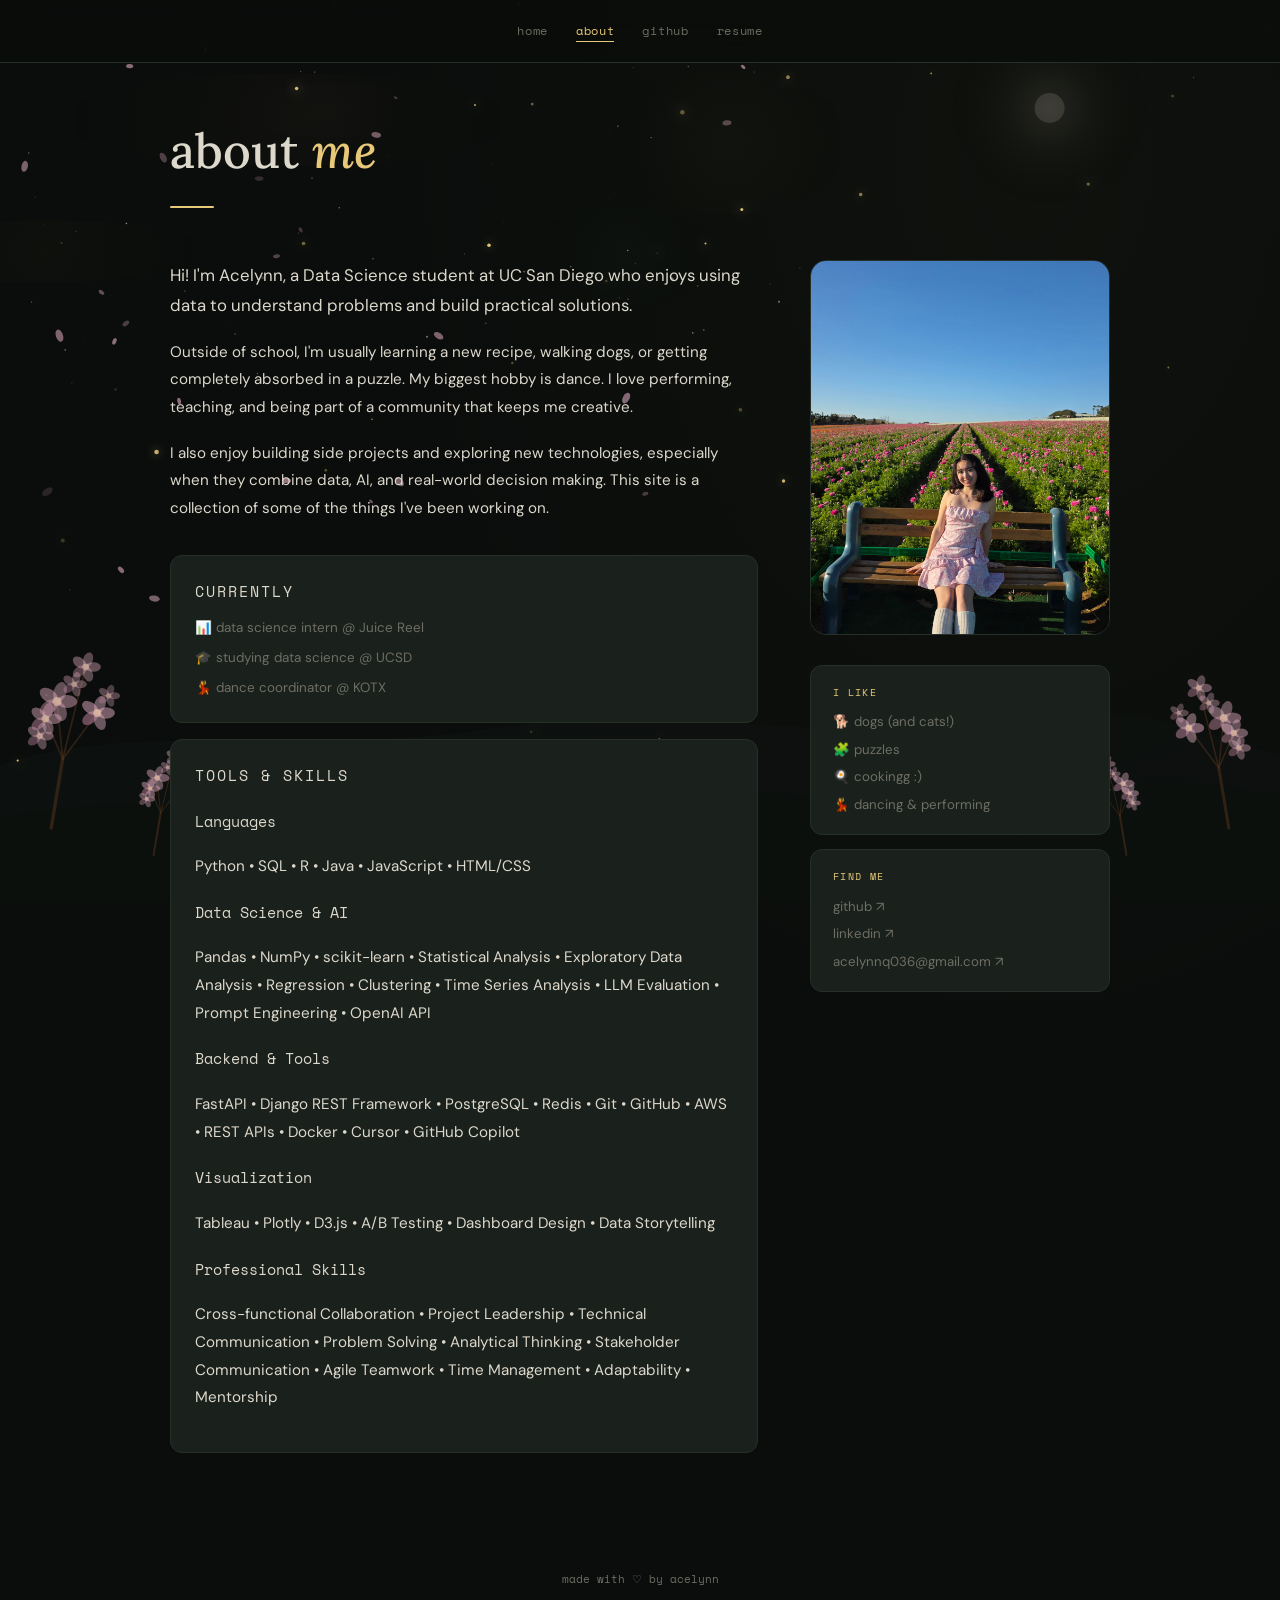
==== commit 4e1939a6: "skills section fixed" ====
--- a/about.html
+++ b/about.html
@@ -55,17 +55,30 @@
 
           <div class="about-skills">
             <p class="skills-label">tools & skills</p>
-            <div class="skills-pills">
-              <span class="skill-pill">Python</span>
-              <span class="skill-pill">SQL</span>
-              <span class="skill-pill">R</span>
-              <span class="skill-pill">Pandas</span>
-              <span class="skill-pill">NumPy</span>
-              <span class="skill-pill">Tableau</span>
-              <span class="skill-pill">Scikit-learn</span>
-              <span class="skill-pill">Excel</span>
-              <span class="skill-pill">Git</span>
-              <span class="skill-pill">Java</span>
+
+            <div class="skills-group">
+              <p class="skills-cat">Languages</p>
+              <p class="skills-items">Python • SQL • R • Java • JavaScript • HTML/CSS</p>
+            </div>
+
+            <div class="skills-group">
+              <p class="skills-cat">Data Science & AI</p>
+              <p class="skills-items">Pandas • NumPy • scikit-learn • Statistical Analysis • Exploratory Data Analysis • Regression • Clustering • Time Series Analysis • LLM Evaluation • Prompt Engineering • OpenAI API</p>
+            </div>
+
+            <div class="skills-group">
+              <p class="skills-cat">Backend & Tools</p>
+              <p class="skills-items">FastAPI • Django REST Framework • PostgreSQL • Redis • Git • GitHub • AWS • REST APIs • Docker • Cursor • GitHub Copilot</p>
+            </div>
+
+            <div class="skills-group">
+              <p class="skills-cat">Visualization</p>
+              <p class="skills-items">Tableau • Plotly • D3.js • A/B Testing • Dashboard Design • Data Storytelling</p>
+            </div>
+
+            <div class="skills-group">
+              <p class="skills-cat">Professional Skills</p>
+              <p class="skills-items">Cross-functional Collaboration • Project Leadership • Technical Communication • Problem Solving • Analytical Thinking • Stakeholder Communication • Agile Teamwork • Time Management • Adaptability • Mentorship</p>
             </div>
           </div>
         </div>
--- a/style.css
+++ b/style.css
@@ -284,26 +284,20 @@
   letter-spacing: 0.13em;
   text-transform: uppercase;
   color: var(--gold);
-  margin-bottom: 14px;
-}
-.skills-pills {
-  display: flex;
-  flex-wrap: wrap;
-  gap: 8px;
-}
-.skill-pill {
-  padding: 5px 14px;
-  border: 1px solid var(--border);
-  border-radius: 999px;
-  font-family: var(--font-mono);
-  font-size: 0.7rem;
-  color: var(--text-dim);
-  background: var(--bg2);
-  transition: border-color 0.2s, color 0.2s;
-}
-.skill-pill:hover {
-  border-color: var(--gold-dim);
-  color: var(--gold);
+  margin-bottom: 16px;
+}
+.skills-group { margin-bottom: 14px; }
+.skills-group:last-child { margin-bottom: 0; }
+.skills-cat {
+  font-family: var(--font-mono);
+  font-size: 0.72rem;
+  color: var(--text);
+  margin-bottom: 4px;
+}
+.skills-items {
+  font-size: 0.8rem;
+  color: var(--text-dim);
+  line-height: 1.7;
 }
 
 /* Sidebar */
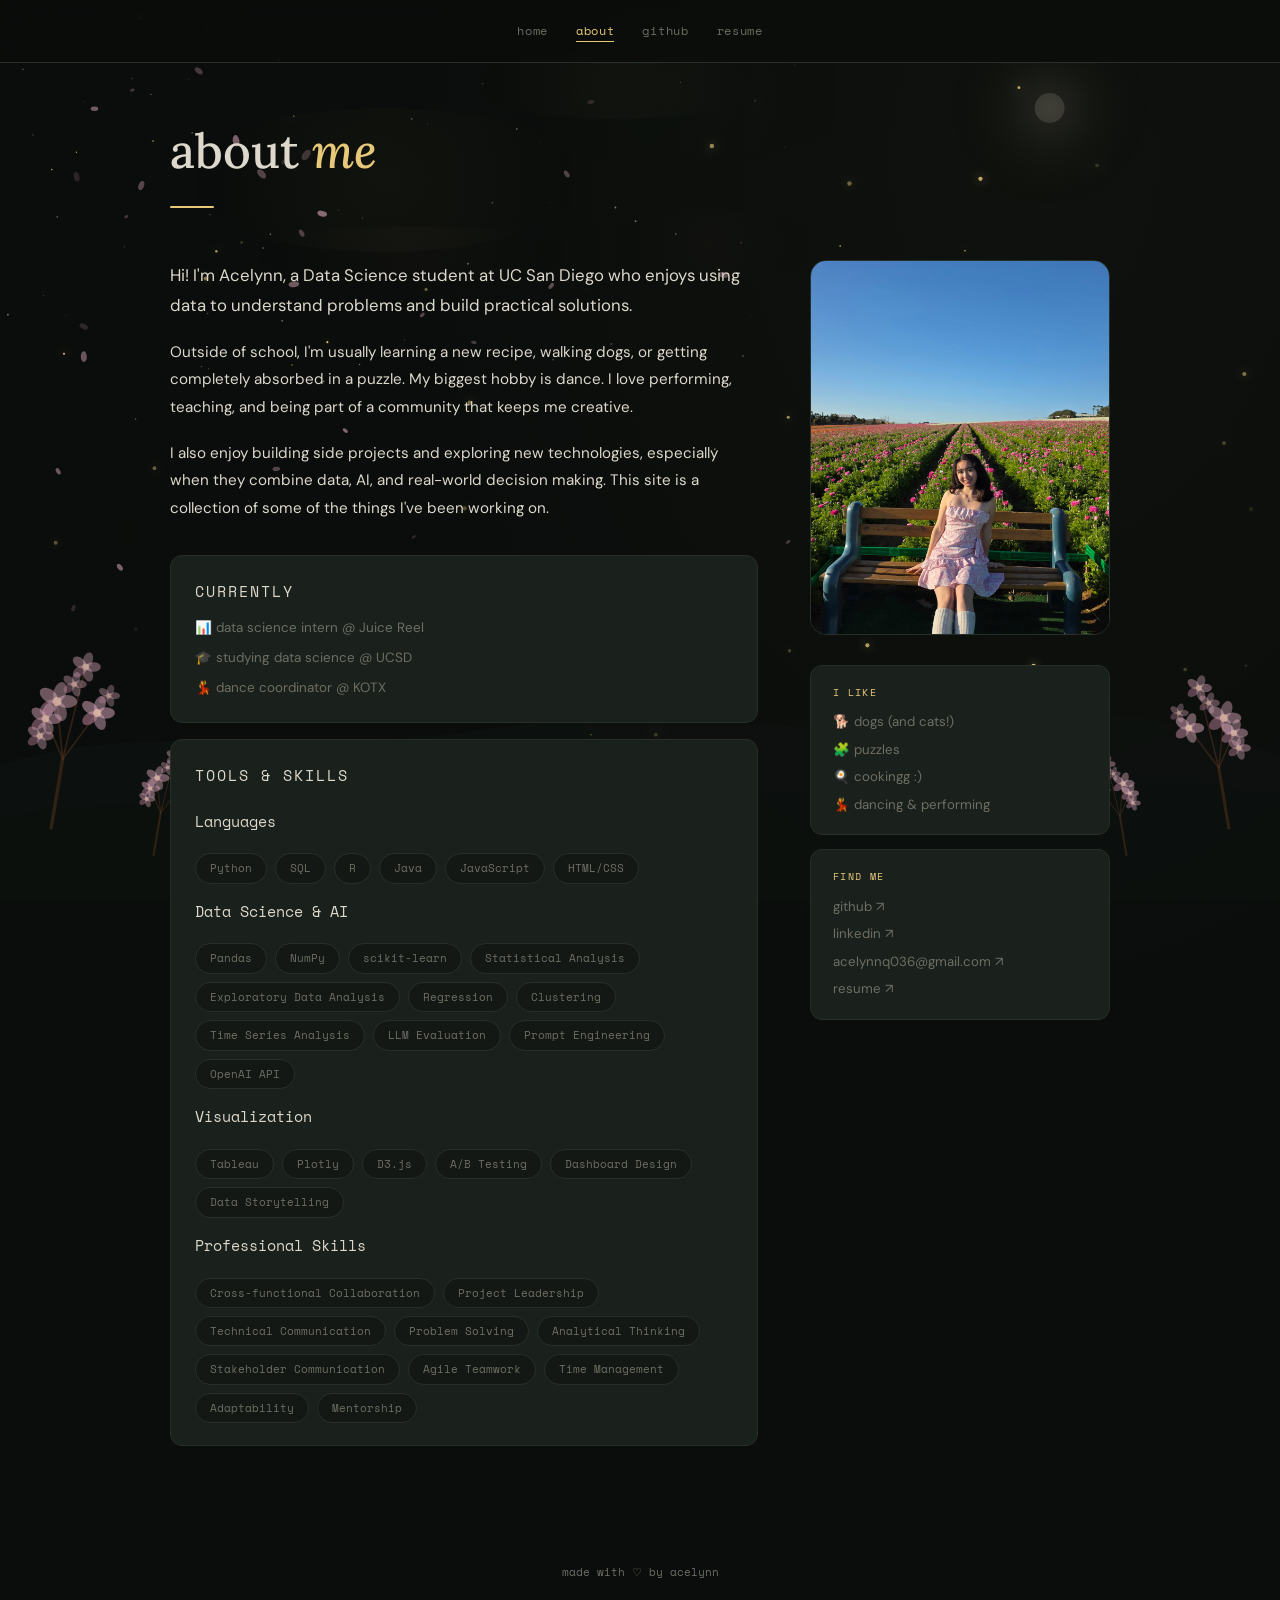
==== commit 8a14dc09: "skills updated, concised" ====
--- a/about.html
+++ b/about.html
@@ -58,27 +58,59 @@
 
             <div class="skills-group">
               <p class="skills-cat">Languages</p>
-              <p class="skills-items">Python • SQL • R • Java • JavaScript • HTML/CSS</p>
+              <div class="skills-pills">
+                <span class="skill-pill">Python</span>
+                <span class="skill-pill">SQL</span>
+                <span class="skill-pill">R</span>
+                <span class="skill-pill">Java</span>
+                <span class="skill-pill">JavaScript</span>
+                <span class="skill-pill">HTML/CSS</span>
+              </div>
             </div>
 
             <div class="skills-group">
               <p class="skills-cat">Data Science & AI</p>
-              <p class="skills-items">Pandas • NumPy • scikit-learn • Statistical Analysis • Exploratory Data Analysis • Regression • Clustering • Time Series Analysis • LLM Evaluation • Prompt Engineering • OpenAI API</p>
-            </div>
-
-            <div class="skills-group">
-              <p class="skills-cat">Backend & Tools</p>
-              <p class="skills-items">FastAPI • Django REST Framework • PostgreSQL • Redis • Git • GitHub • AWS • REST APIs • Docker • Cursor • GitHub Copilot</p>
+              <div class="skills-pills">
+                <span class="skill-pill">Pandas</span>
+                <span class="skill-pill">NumPy</span>
+                <span class="skill-pill">scikit-learn</span>
+                <span class="skill-pill">Statistical Analysis</span>
+                <span class="skill-pill">Exploratory Data Analysis</span>
+                <span class="skill-pill">Regression</span>
+                <span class="skill-pill">Clustering</span>
+                <span class="skill-pill">Time Series Analysis</span>
+                <span class="skill-pill">LLM Evaluation</span>
+                <span class="skill-pill">Prompt Engineering</span>
+                <span class="skill-pill">OpenAI API</span>
+              </div>
             </div>
 
             <div class="skills-group">
               <p class="skills-cat">Visualization</p>
-              <p class="skills-items">Tableau • Plotly • D3.js • A/B Testing • Dashboard Design • Data Storytelling</p>
+              <div class="skills-pills">
+                <span class="skill-pill">Tableau</span>
+                <span class="skill-pill">Plotly</span>
+                <span class="skill-pill">D3.js</span>
+                <span class="skill-pill">A/B Testing</span>
+                <span class="skill-pill">Dashboard Design</span>
+                <span class="skill-pill">Data Storytelling</span>
+              </div>
             </div>
 
             <div class="skills-group">
               <p class="skills-cat">Professional Skills</p>
-              <p class="skills-items">Cross-functional Collaboration • Project Leadership • Technical Communication • Problem Solving • Analytical Thinking • Stakeholder Communication • Agile Teamwork • Time Management • Adaptability • Mentorship</p>
+              <div class="skills-pills">
+                <span class="skill-pill">Cross-functional Collaboration</span>
+                <span class="skill-pill">Project Leadership</span>
+                <span class="skill-pill">Technical Communication</span>
+                <span class="skill-pill">Problem Solving</span>
+                <span class="skill-pill">Analytical Thinking</span>
+                <span class="skill-pill">Stakeholder Communication</span>
+                <span class="skill-pill">Agile Teamwork</span>
+                <span class="skill-pill">Time Management</span>
+                <span class="skill-pill">Adaptability</span>
+                <span class="skill-pill">Mentorship</span>
+              </div>
             </div>
           </div>
         </div>
@@ -112,6 +144,7 @@
               <li><a href="https://github.com/aceyq" target="_blank">github ↗</a></li>
               <li><a href="https://www.linkedin.com/in/acelynn-qiao" target="_blank">linkedin ↗</a></li>
               <li><a href="mailto:acelynnq036@gmail.com">acelynnq036@gmail.com ↗</a></li>
+              <li><a href="Acelynn_Qiao_Resume.pdf" target="_blank">resume ↗</a></li>
             </ul>
           </div>
 
--- a/style.css
+++ b/style.css
@@ -294,10 +294,24 @@
   color: var(--text);
   margin-bottom: 4px;
 }
-.skills-items {
-  font-size: 0.8rem;
-  color: var(--text-dim);
-  line-height: 1.7;
+.skills-pills {
+  display: flex;
+  flex-wrap: wrap;
+  gap: 8px;
+}
+.skill-pill {
+  padding: 5px 14px;
+  border: 1px solid var(--border);
+  border-radius: 999px;
+  font-family: var(--font-mono);
+  font-size: 0.68rem;
+  color: var(--text-dim);
+  background: var(--bg2);
+  transition: border-color 0.2s, color 0.2s;
+}
+.skill-pill:hover {
+  border-color: var(--gold-dim);
+  color: var(--gold);
 }
 
 /* Sidebar */
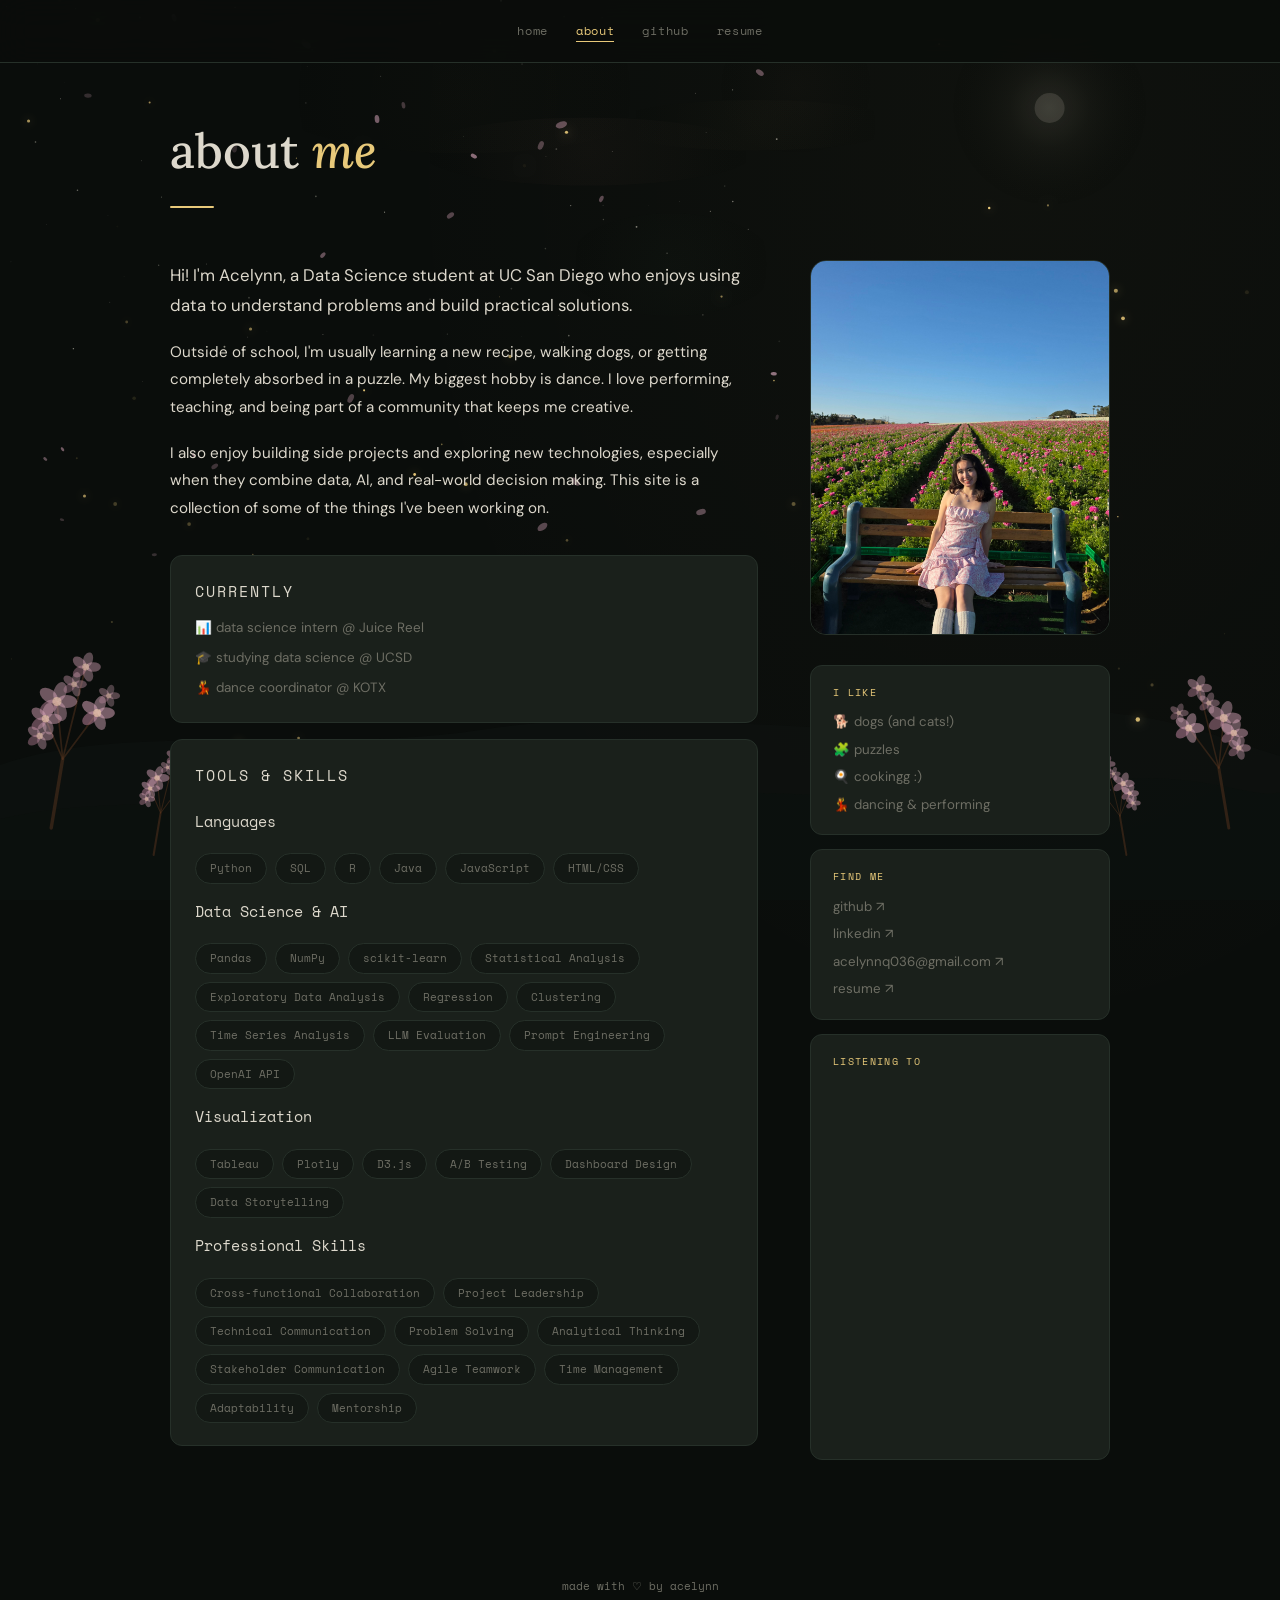
==== commit d8fb22dd: "spotify add attempt" ====
--- a/about.html
+++ b/about.html
@@ -148,6 +148,11 @@
             </ul>
           </div>
 
+          <div class="sidebar-card">
+            <p class="card-label">listening to</p>
+            <iframe style="border-radius:8px" src="https://open.spotify.com/embed/playlist/37i9dQZF1Epl53S6bTuW2t?utm_source=generator&si=bd715634669a4ee6&theme=0" width="100%" height="352" frameBorder="0" allowfullscreen="" allow="autoplay; clipboard-write; encrypted-media; fullscreen; picture-in-picture" loading="lazy"></iframe>
+          </div>
+
         </div>
       </div>
 
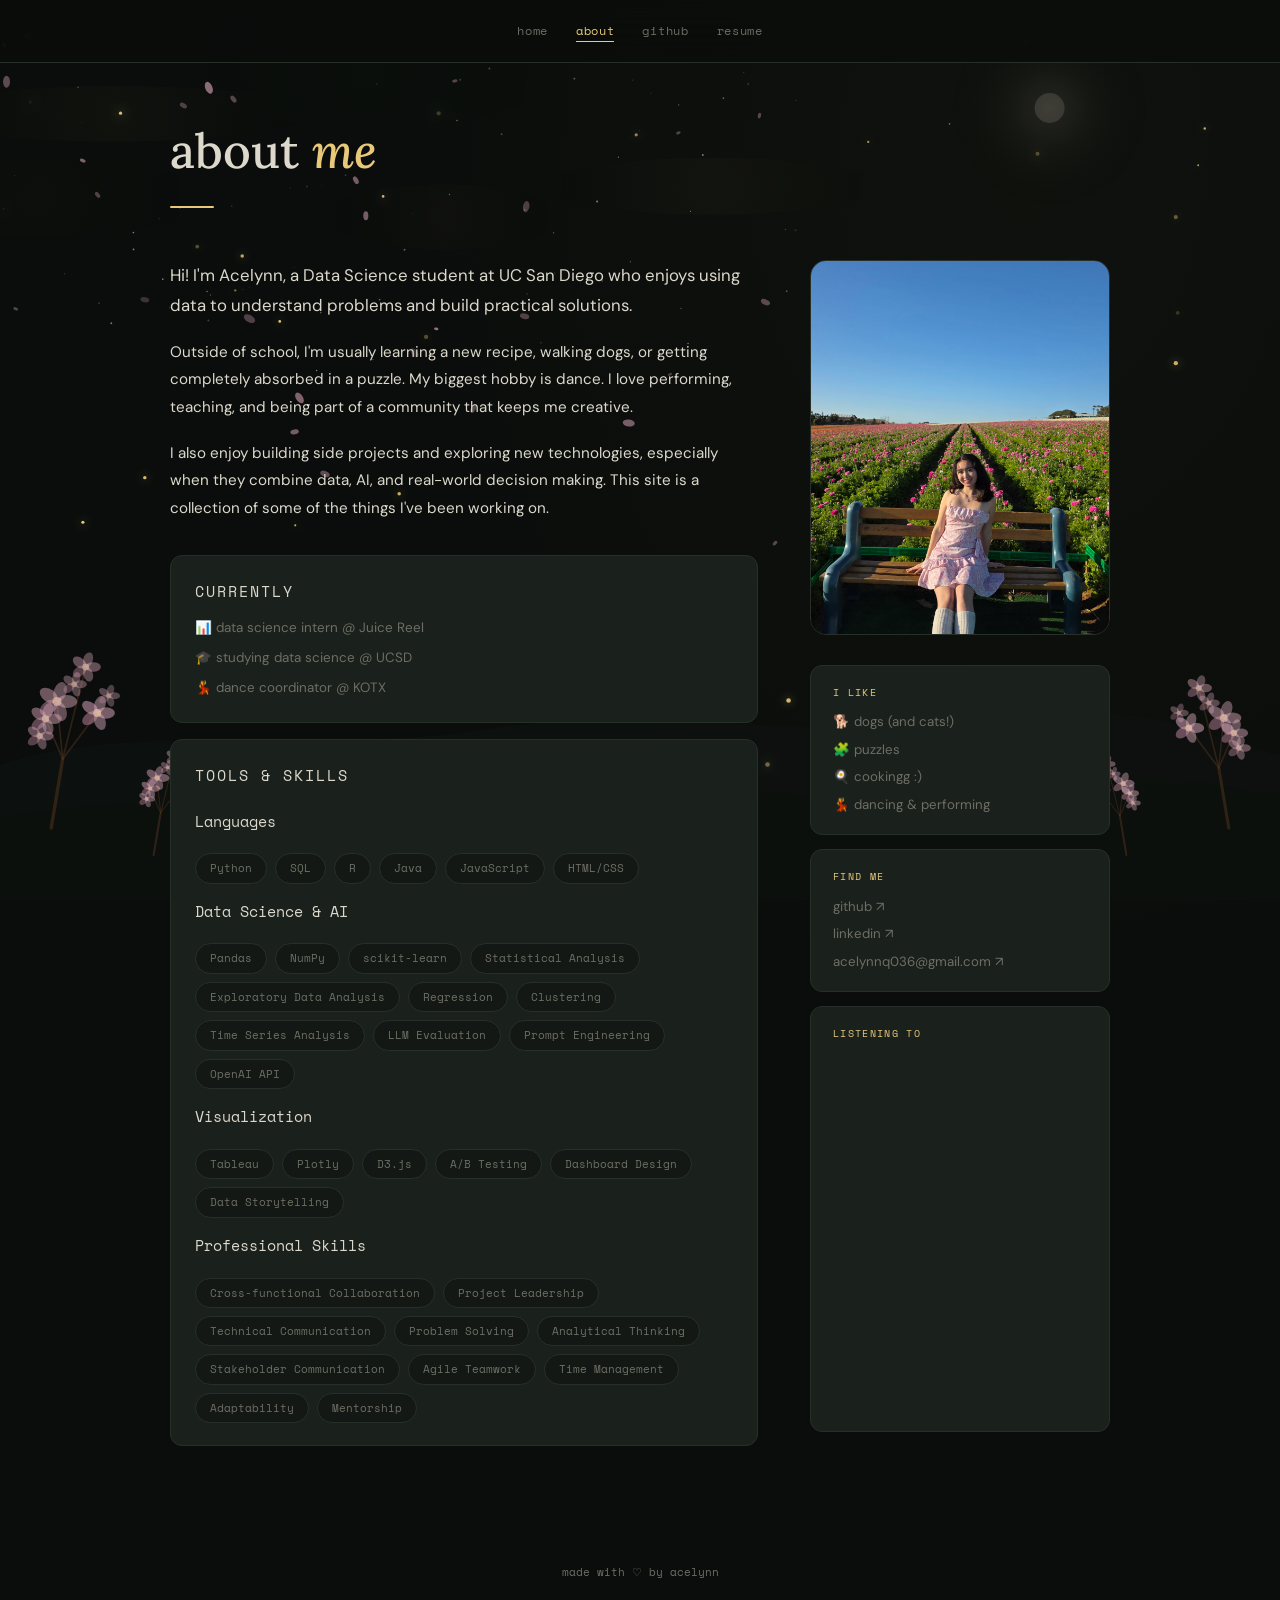
==== commit c6b6bb5b: "fixing lines" ====
--- a/about.html
+++ b/about.html
@@ -144,7 +144,6 @@
               <li><a href="https://github.com/aceyq" target="_blank">github ↗</a></li>
               <li><a href="https://www.linkedin.com/in/acelynn-qiao" target="_blank">linkedin ↗</a></li>
               <li><a href="mailto:acelynnq036@gmail.com">acelynnq036@gmail.com ↗</a></li>
-              <li><a href="Acelynn_Qiao_Resume.pdf" target="_blank">resume ↗</a></li>
             </ul>
           </div>
 
